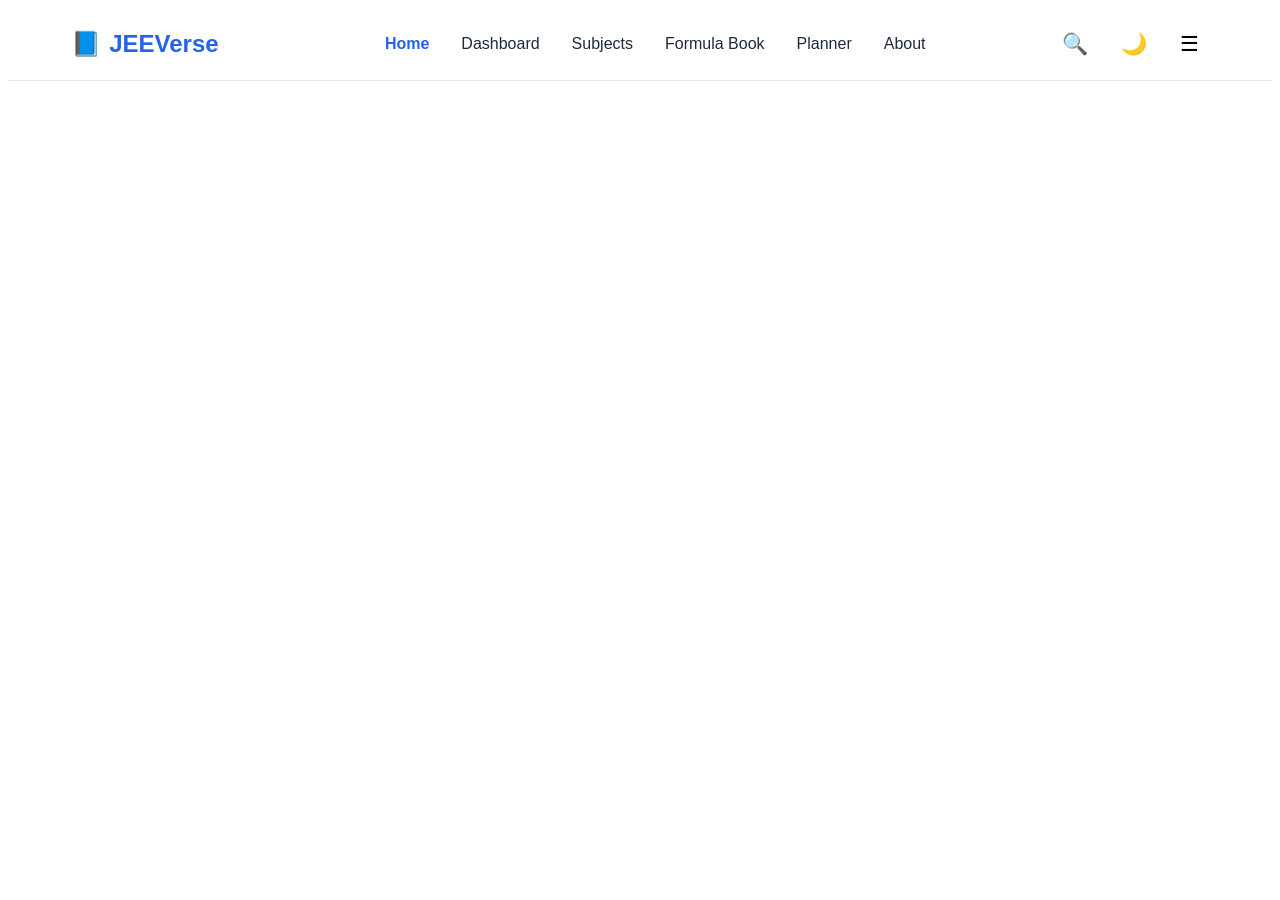
==== frontend/index.html @ a3ba1a37 "Style responsive navigation bar" ====
<!DOCTYPE html>
<html lang="en">
<head>
    <meta charset="UTF-8">
    <meta name="viewport" content="width=device-width, initial-scale=1.0">
    <title>JEEVerse | Learn Smart. Revise Faster.</title>
    <link rel="stylesheet" href="css/typography.css">
    <link rel="stylesheet" href="css/variables.css">
    <link rel="stylesheet" href="css/reset.css">
    <link rel="stylesheet" href="css/layout.css">
    <link rel="stylesheet" href="css/components.css">
    <link rel="stylesheet" href="css/utilities.css">
    <link rel="stylesheet" href="css/responsive.css">
    <link rel="stylesheet" href="css/style.css">
</head>
<body>
    
    <!-- Navbar -->
    <header id="navbar"></header>

    <!-- Hero Section-->
    <main id="app"></main>

    <script src="components/navbar.js"></script>
    <script src="js/app.js"></script>
</body>
</html>
---- frontend/css/typography.css ----
body {
    font-family: 'Inter', sans-serif;
}

h1,h2,h3,h4,h5,h6 {
    font-family: 'Poppins', sans-serif;
}
---- frontend/css/variables.css ----
/* ===========================
   JEEVerse Design Tokens
   =========================== */

:root {

    /* Brand Colors */

    --primary: #2563EB;
    --primary-dark: #1D4ED8;
    --primary-light: #DBEAFE;

    --secondary: #10B981;
    --secondary-dark: #059669;
    --secondary-light: #D1FAE5;

    --accent: #F59E0B;
    --accent-light: #FEF3C7;

    --danger: #EF4444;
    --warning: #F97316;
    --success: #22C55E;

    /* Neutral */

    --background: #F8FAFC;
    --surface: #FFFFFF;

    --text: #1E293B;
    --text-light: #64748B;

    --border: #E2E8F0;

}

--space-1:4px;
--space-2:8px;
--space-3:16px;
--space-4:24px;
--space-5:32px;
--space-6:40px;
--space-7:48px;
--space-8:64px;

/* Border Radius */
--radius-sm:6px;
--radius-md:10px;
--radius-lg:16px;
--radius-xl:24px;

/* Shadows */
--shadow-sm:
0 1px 3px rgba(0,0,0,.08);

--shadow-md:
0 4px 8px rgba(0,0,0,.12);

--shadow-lg:
0 10px 25px rgba(0,0,0,.18);
---- frontend/css/layout.css ----
/* -----------------------
    Container
----------------------- */
.container {
    width: 90%;
    max-width: 1200px;
    margin: 0 auto;
}
---- frontend/css/components.css ----
.navbar {
    position: sticky;
    top: 0;
    /* background:var(--surface); */
    background: rgba(255, 255, 255, .9);   
    backdrop-filter: blur(10px);
    border-bottom: 1px solid var(--border);
    z-index: 1000;
}

.nav-container {
    display: flex;
    justify-content: space-between;
    align-items: center;
    height: 72px;
}

.logo {
    display: flex;
    align-items: center;
    gap: 8px;
    font-size: 1.5rem;
    font-weight: 700;
    color: var(--primary);
    cursor: pointer;
}

.nav-links {
    display: flex;
    gap: 32px;
    list-style: none;
}

.nav-links a{
    text-decoration: none;
    color: var(--text);
    font-weight: 500;
    transition: .23s;
}

.nav-links a:hover {
    color: var(--primary);
}

.nav-actions {
    display: flex;
    gap: 13px;
    align-items: center;
}

.nav-actions button {
    border: none;
    background: none;
    cursor: pointer;
    font-size: 21px;
    padding: 10px;
    border-radius: var(--radius-md);
    transition: .23s;
}

.nav-actions button:hover {
    background: var(--primary-light);
}

.nav-links a.active {
    color: var(--primary);
    font-weight: 600;
}
---- frontend/css/responsive.css ----
@media(max-width: 768px) {
    .nav-links {
        display: none;
    }
}
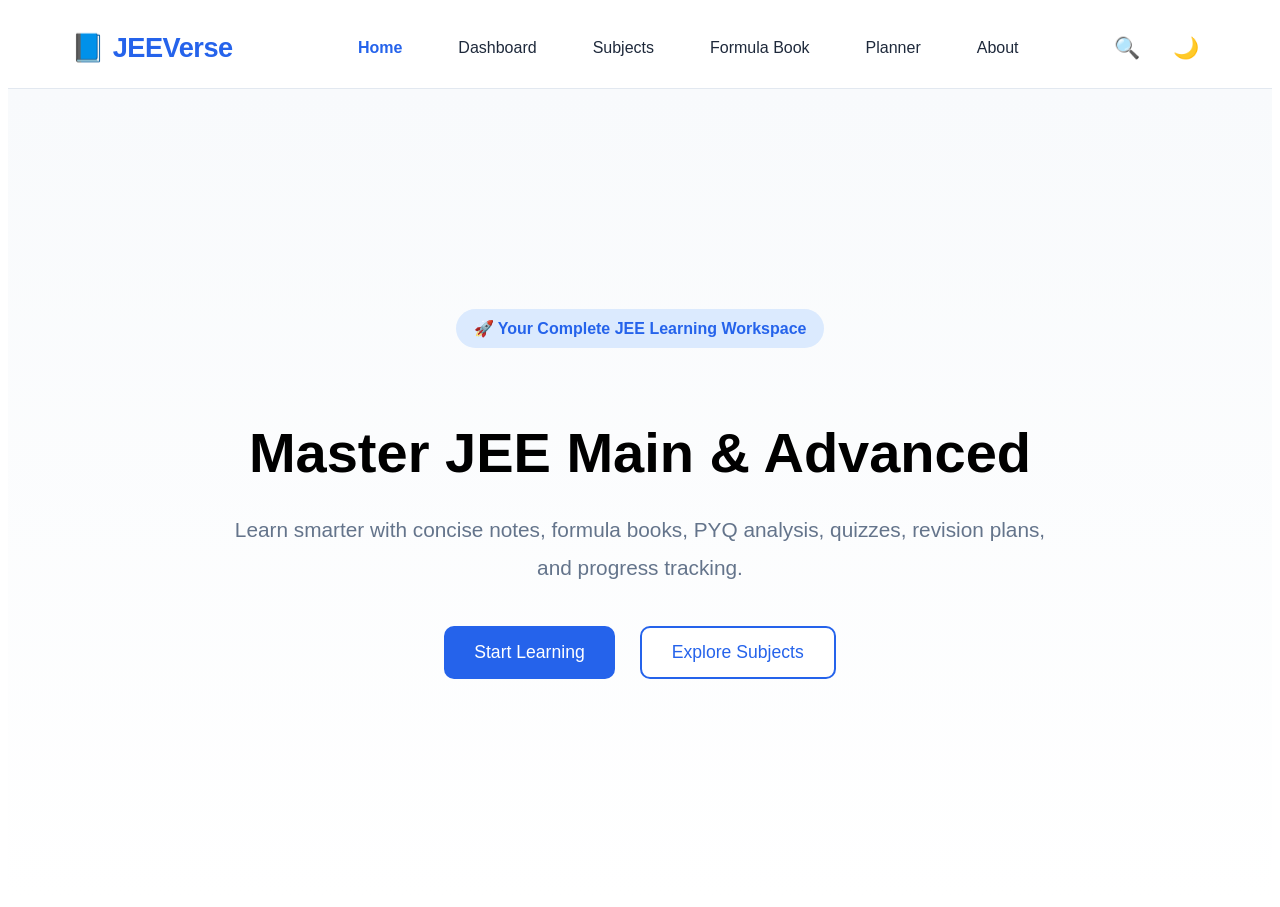
==== commit 242495b3: "Add hero section and button components" ====
--- a/frontend/index.html
+++ b/frontend/index.html
@@ -19,7 +19,32 @@
     <header id="navbar"></header>
 
     <!-- Hero Section-->
-    <main id="app"></main>
+    <main id="app">
+        <section class="hero">
+            <div class="container">
+                <div class="hero-content">
+                    <span class="hero-badge">
+                        🚀 Your Complete JEE Learning Workspace
+                    </span>
+
+                    <h1>
+                        Master JEE Main & Advanced
+                    </h1>
+
+                    <p>
+                        Learn smarter with concise notes, formula books,
+                        PYQ analysis, quizzes, revision plans, 
+                        and progress tracking.
+                    </p>
+
+                    <div class="hero-buttons">
+                        <button class="btn btn-primary">Start Learning</button>
+                        <button class="btn btn-secondary">Explore Subjects</button>
+                    </div>
+                </div>
+            </div>
+        </section>
+    </main>
 
     <script src="components/navbar.js"></script>
     <script src="js/app.js"></script>
--- a/frontend/css/components.css
+++ b/frontend/css/components.css
@@ -1,3 +1,7 @@
+.menu-btn{
+    display:none;
+}
+
 .navbar {
     position: sticky;
     top: 0;
@@ -12,15 +16,16 @@
     display: flex;
     justify-content: space-between;
     align-items: center;
-    height: 72px;
+    height: 80px;
 }
 
 .logo {
     display: flex;
     align-items: center;
     gap: 8px;
-    font-size: 1.5rem;
+    font-size: 1.7rem;
     font-weight: 700;
+    letter-spacing: -0.5px;
     color: var(--primary);
     cursor: pointer;
 }
@@ -34,12 +39,15 @@
 .nav-links a{
     text-decoration: none;
     color: var(--text);
+    padding: 8px 12px;
+    border-radius: 7px;
     font-weight: 500;
-    transition: .23s;
+    transition: .25s;
 }
 
 .nav-links a:hover {
     color: var(--primary);
+    background: var(--primary-light);
 }
 
 .nav-actions {
@@ -65,4 +73,85 @@
 .nav-links a.active {
     color: var(--primary);
     font-weight: 600;
+}
+
+/* -----------------------
+    Hero Section
+----------------------- */
+
+.hero {
+    min-height: 90vh;
+    display: flex;
+    align-items: center;
+    text-align: center;
+    background: linear-gradient(
+        180deg,
+        #F8FAFC 0%,
+        #FFFFFF 100%
+    );
+}
+
+.hero-content {
+    max-width: 850px;
+    margin: auto;
+}
+
+.hero-badge {
+    display: inline-block;
+    padding: 10px 18px;
+    border-radius: 999px;
+    background: var(--primary-light);
+    color: var(--primary);
+    font-weight: 550;
+    margin-bottom: 25px;
+}
+
+.hero h1 {
+    font-size: 3.5rem;
+    font-weight: 700;
+    line-height: 1.2;
+    margin-bottom: 25px;
+}
+
+.hero p {
+    font-size: 1.3rem;
+    line-height: 1.8;
+    color: var(--text-light);
+    margin-bottom: 40px;
+}
+
+.btn {
+    padding: 14px 30px;
+    border: none;
+    cursor: pointer;
+    font-size: 1.1rem;
+    border-radius: 10px;
+    transition: .5s;
+}
+
+.btn-primary {
+    background: var(--primary);
+    color: white;
+}
+
+.btn-primary:hover {
+    background: var(--primary-dark);
+    transform: translateY(-2px);
+}
+
+.btn-secondary {
+    background: white;
+    border: 2px solid var(--primary);
+    color: var(--primary);
+}
+
+.btn-secondary:hover {
+    background: var(--primary-light);
+}
+
+.hero-buttons {
+    display: flex;
+    justify-content: center;
+    gap: 25px;
+    flex-wrap: wrap;
 }
--- a/frontend/css/responsive.css
+++ b/frontend/css/responsive.css
@@ -2,4 +2,20 @@
     .nav-links {
         display: none;
     }
+
+    .menu-btn{
+        display:block;
+    }
+
+    .hero h1 {
+        font-size: 2.3rem;
+    }
+
+    .hero p{
+        font-size: 1.1rem;
+    }
+
+    .hero {
+        padding: 80px 20px;
+    }
 }
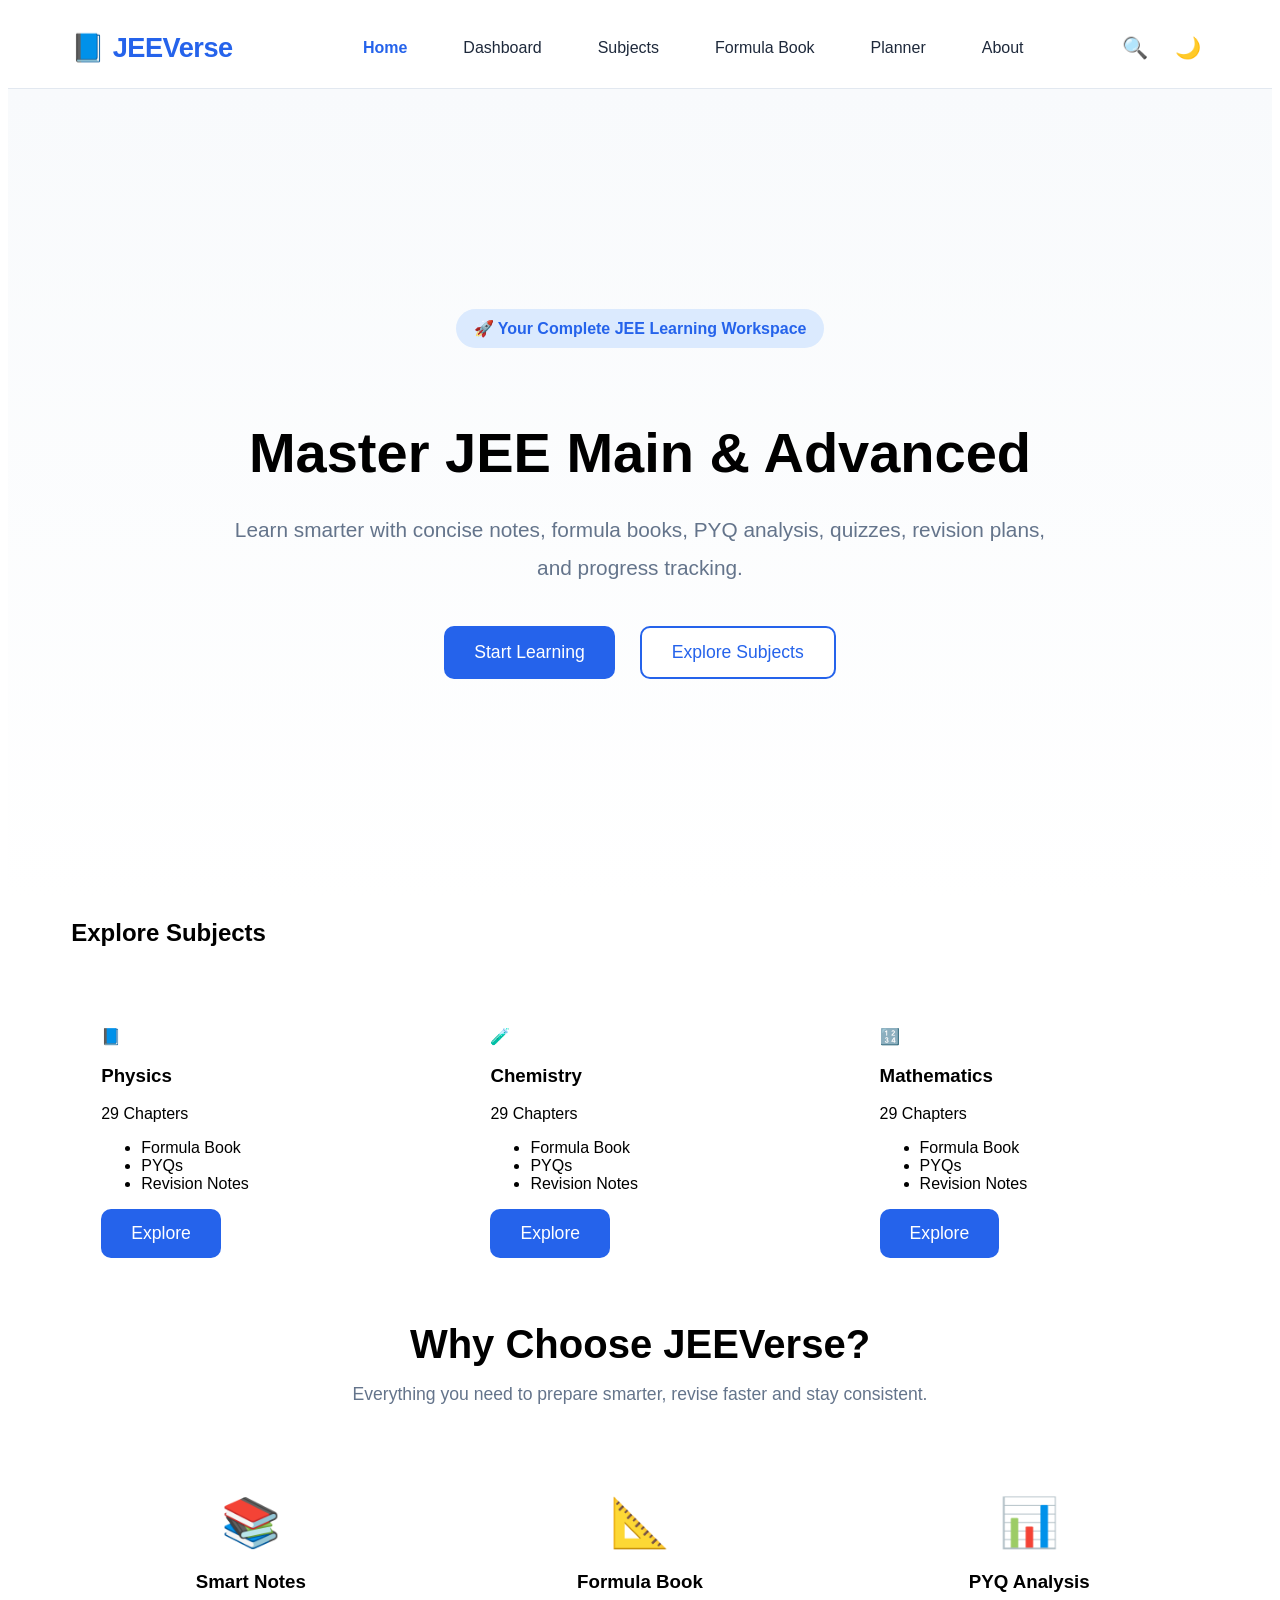
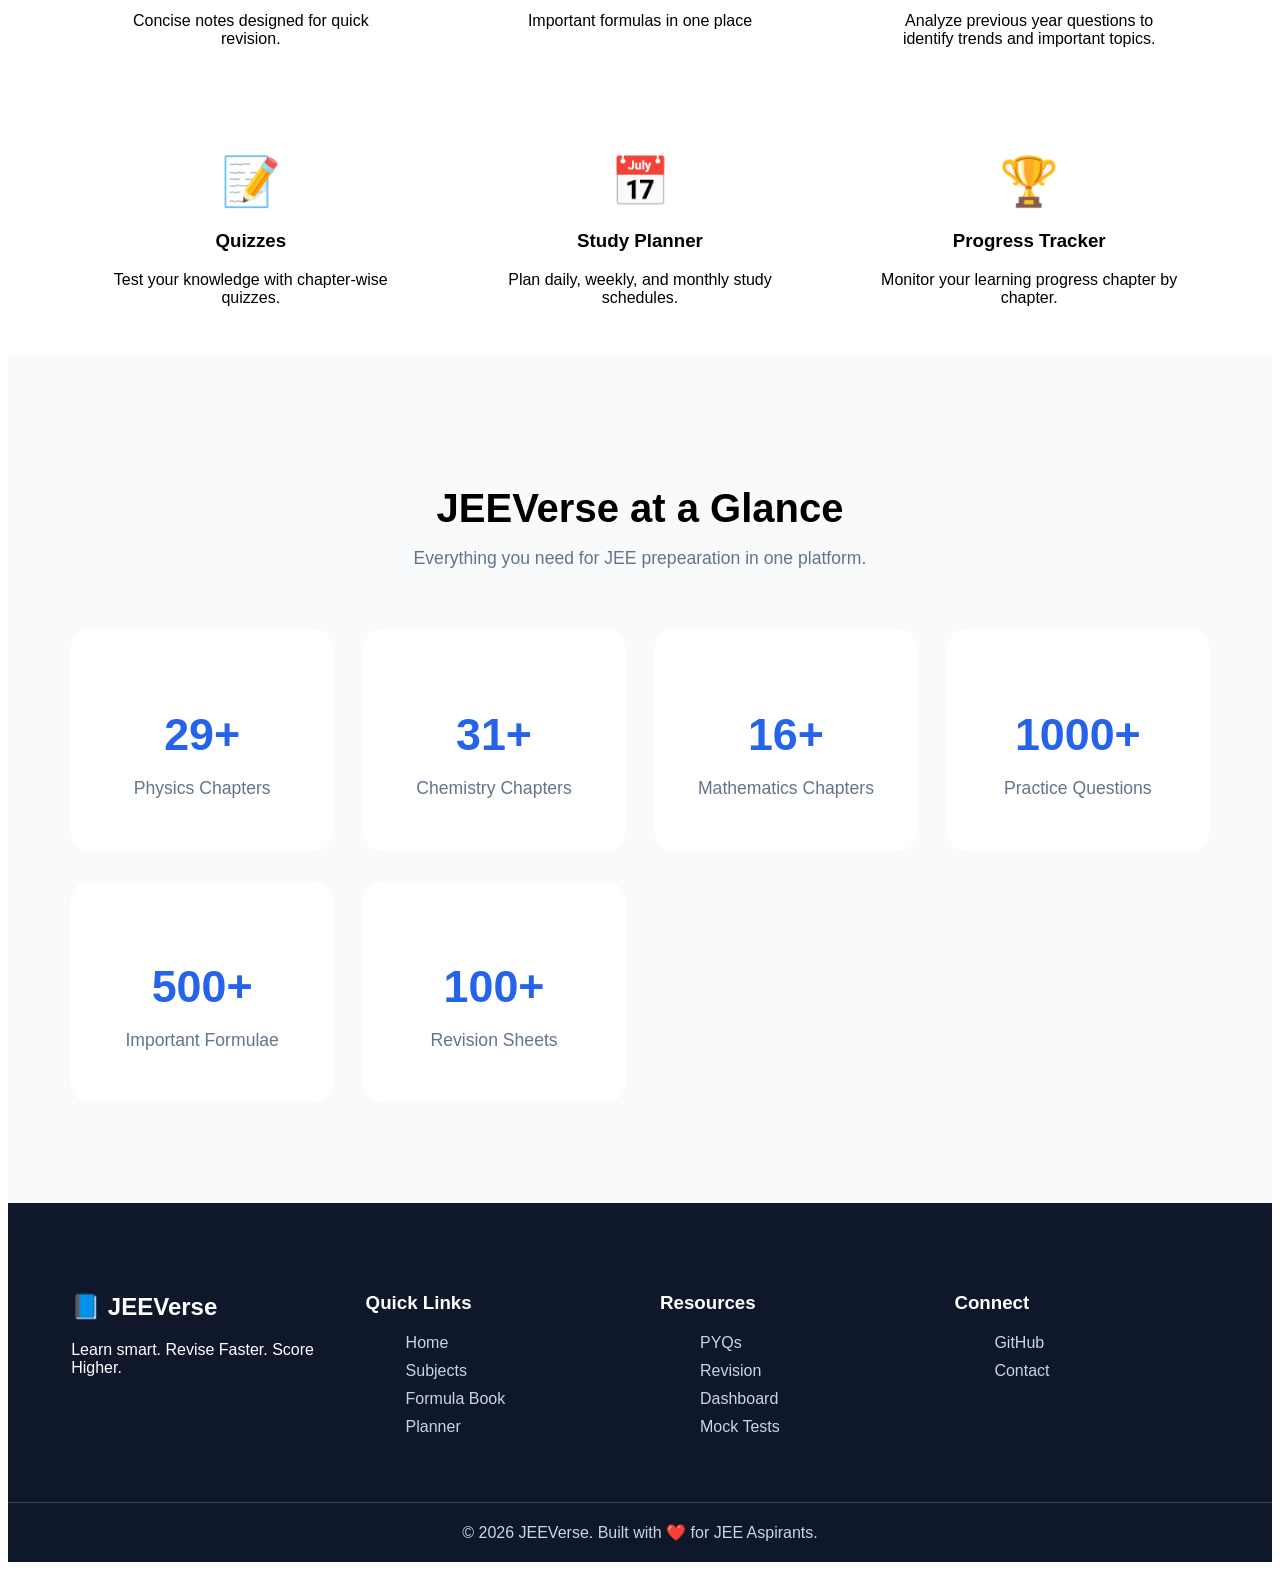
==== commit 2cad394b: "Complete Sprint 1 homepage foundation" ====
--- a/frontend/index.html
+++ b/frontend/index.html
@@ -44,7 +44,175 @@
                 </div>
             </div>
         </section>
+
+        <section class="subjects">
+            <div class="container">
+                <h2>Explore Subjects</h2>
+                <div class="subject-grid">
+                    <!-- Physics card -->
+                     <div class="subject-card">
+                        <div class="subject-icon">📘</div>
+                        <h3>Physics</h3>
+                        <p>29 Chapters</p>
+                        <ul>
+                            <li>Formula Book</li>
+                            <li>PYQs</li>
+                            <li>Revision Notes</li>
+                        </ul>
+                        <button class="btn btn-primary">Explore</button>
+                     </div>
+
+                    <!-- Chemistry card -->
+                    <div class="subject-card">
+                        <div class="subject-icon">🧪</div>
+                        <h3>Chemistry</h3>
+                        <p>29 Chapters</p>
+                        <ul>
+                            <li>Formula Book</li>
+                            <li>PYQs</li>
+                            <li>Revision Notes</li>
+                        </ul>
+                        <button class="btn btn-primary">Explore</button>
+                    </div>
+
+                    <!-- Mathematics card -->
+                    <div class="subject-card">
+                        <div class="subject-icon">🔢</div>
+                        <h3>Mathematics</h3>
+                        <p>29 Chapters</p>
+                        <ul>
+                            <li>Formula Book</li>
+                            <li>PYQs</li>
+                            <li>Revision Notes</li>
+                        </ul>
+                        <button class="btn btn-primary">Explore</button>
+                    </div>
+                </div>
+            </div>
+        </section>
+
+        <section class="features">
+            <div class="container">
+                <div class="section-header">
+                    <h2>Why Choose JEEVerse?</h2>
+
+                    <p>Everything you need to prepare smarter,
+                        revise faster and stay consistent.
+                    </p>
+                </div>
+                <div class="feature-grid">
+                    <!-- Feature Cards-->
+                    <div class="feature-card">
+                        <div class="feature-icon">📚</div>
+                        <h3>Smart Notes</h3>
+                        <p>Concise notes designed for quick revision.</p>
+                    </div>
+
+                    <div class="feature-card">
+                        <div class="feature-icon">📐</div>
+                            <h3>Formula Book</h3>
+                            <p>Important formulas in one place</p>
+                    </div>
+                    <div class="feature-card">
+                        <div class="feature-icon">📊</div>
+                        <h3>PYQ Analysis</h3>
+                        <p>Analyze previous year questions to identify 
+                            trends and important topics.
+                        </p>
+                    </div>
+                    <div class="feature-card">
+                        <div class="feature-icon">📝</div>
+                        <h3>Quizzes</h3>
+                        <p>Test your knowledge with chapter-wise quizzes.</p>
+                    </div>
+                    <div class="feature-card">
+                        <div class="feature-icon">📅</div>
+                        <h3>Study Planner</h3>
+                        <p>Plan daily, weekly, and monthly study schedules.</p>
+                    </div>
+                    <div class="feature-card">
+                        <div class="feature-icon">🏆</div>
+                        <h3>Progress Tracker</h3>
+                        <p>Monitor your learning progress chapter by chapter.</p>
+                    </div>
+                </div>
+            </div>
+        </section>
+
+        <section class="statistics">
+            <div class="container">
+                <div class="section-header">
+                    <h2>JEEVerse at a Glance</h2>
+                    <p>
+                        Everything you need for JEE prepearation in one platform.
+                    </p>
+                </div>
+                <div class="stats-grid">
+                    <div class="stat-card">
+                        <h3>29+</h3>
+                        <p>Physics Chapters</p>
+                    </div>
+                    <div class="stat-card">
+                        <h3>31+</h3>
+                        <p>Chemistry Chapters</p>
+                    </div>
+                    <div class="stat-card">
+                        <h3>16+</h3>
+                        <p>Mathematics Chapters</p>
+                    </div>
+                    <div class="stat-card">
+                        <h3>1000+</h3>
+                        <p>Practice Questions</p>
+                    </div>
+                    <div class="stat-card">
+                        <h3>500+</h3>
+                        <p>Important Formulae</p>
+                    </div>
+                    <div class="stat-card">
+                        <h3>100+</h3>
+                        <p>Revision Sheets</p>
+                    </div>
+                </div>
+            </div>
+        </section>
     </main>
+    
+    <footer>
+        <div class="container footer-grid">
+            <div>
+                <h2>📘 JEEVerse</h2>
+                <p>Learn smart. Revise Faster. Score Higher.</p>
+            </div>
+            <div>
+                <h3>Quick Links</h3>
+                <ul>
+                    <li><a href="#">Home</a></li>
+                    <li><a href="#">Subjects</a></li>
+                    <li><a href="#">Formula Book</a></li>
+                    <li><a href="#">Planner</a></li>
+                </ul>
+            </div>
+            <div>
+                <h3>Resources</h3>
+                <ul>
+                    <li><a href="#">PYQs</a></li>
+                    <li><a href="#">Revision</a></li>
+                    <li><a href="#">Dashboard</a></li>
+                    <li><a href="#">Mock Tests</a></li>
+                </ul>
+            </div>
+            <div>
+                <h3>Connect</h3>
+                <ul>
+                    <li><a href="https://github.com/srikanth2104/JEEVerse">GitHub</a></li>
+                    <li><a href="#">Contact</a></li>
+                </ul>
+            </div>
+        </div>
+        <div class="copyright">
+            © 2026 JEEVerse. Built with ❤️ for JEE Aspirants.
+        </div>
+    </footer>
 
     <script src="components/navbar.js"></script>
     <script src="js/app.js"></script>
--- a/frontend/css/components.css
+++ b/frontend/css/components.css
@@ -52,7 +52,7 @@
 
 .nav-actions {
     display: flex;
-    gap: 13px;
+    gap: 11px;
     align-items: center;
 }
 
@@ -61,7 +61,7 @@
     background: none;
     cursor: pointer;
     font-size: 21px;
-    padding: 10px;
+    padding: 8px;
     border-radius: var(--radius-md);
     transition: .23s;
 }
@@ -154,4 +154,152 @@
     justify-content: center;
     gap: 25px;
     flex-wrap: wrap;
+}
+
+.subject-grid {
+    display: grid;
+    grid-template-columns:repeat(auto-fit,minmax(300px,1fr));
+    gap: 30px;
+    margin-top: 50px;
+}
+
+.subject-card {
+    background: white;
+    padding: 30px;
+    border-radius: 20px;
+    box-shadow: var(--shadow-sm);
+    transition: .3s;
+}
+
+.subject-card:hover {
+    transform: translateY(-10px);
+    box-shadow: var(--shadow-lg);
+}
+
+.feature-grid {
+    display:grid;
+    grid-template-columns:repeat(auto-fit,minmax(280px,1fr));
+    gap: 30px;
+    margin-top: 50px;
+}
+
+.feature-card {
+    padding: 30px;
+    background: var(--surface);
+    border-radius: 20px;
+    text-align: center;
+    box-shadow: var(--shadow-sm);
+    transition: .3s;
+}
+
+.feature-card:hover {
+    transform: translateY(-9px);
+    box-shadow: var(--shadow-lg);
+}
+
+.feature-icon {
+    font-size: 3rem;
+    margin-bottom: 20px;
+}
+
+/* --------------------------
+    Statistics Section
+-------------------------- */
+
+.statistics {
+    padding: 100px 0;
+    background: var(--background);
+}
+
+.section-header {
+    text-align: center;
+    margin-bottom: 60px;
+}
+
+.section-header h2 {
+    font-size: 2.5rem;
+    margin-bottom: 15px;
+}
+
+.section-header p {
+    color: var(--text-light);
+    font-size: 1.1rem;
+}
+
+.stats-grid {
+    display: grid;
+    grid-template-columns:repeat(auto-fit,minmax(220px,1fr));
+    gap: 30px;
+}
+
+.stat-card {
+    background: var(--surface);
+    padding: 35px;
+    border-radius: 20px;
+    text-align: center;
+    box-shadow: var(--shadow-sm);
+    transition: .3s;
+}
+
+.stat-card:hover {
+    transform: translateY(-8px);
+    box-shadow: var(--shadow-lg);
+}
+
+.stat-card h3 {
+    font-size: 2.8rem;
+    color: var(--primary);
+    margin-bottom: 15px;
+}
+
+.stat-card p {
+    color: var(--text-light);
+    font-size: 1.1rem;
+}
+
+/* --------------------------
+    Footer Section
+-------------------------- */
+
+footer {
+    background: #0F172A;
+    color: white;
+    padding: 70px 0 20px;
+}
+
+.footer-grid {
+    display: grid;
+    grid-template-columns:repeat(auto-fit,minmax(220px,1fr));
+    gap: 40px;
+}
+
+.footer-grid h2,
+.footer-grid h3 {
+    margin-bottom: 20px;
+}
+
+.footer-grid ul {
+    list-style: none;
+}
+
+.footer-grid li {
+    margin-bottom: 10px;
+}
+
+.footer-grid a {
+    color: #CBD5E1;
+    text-decoration: none;
+    transition: .5s;
+}
+
+.footer-grid a:hover {
+    color: white;
+}
+
+.copyright {
+    text-align: center;
+    margin-top: 50px;
+    border-top: 1px solid rgba(255, 255, 255, .2);
+    padding-top: 20px;
+    color: #CBD5E1;
 }
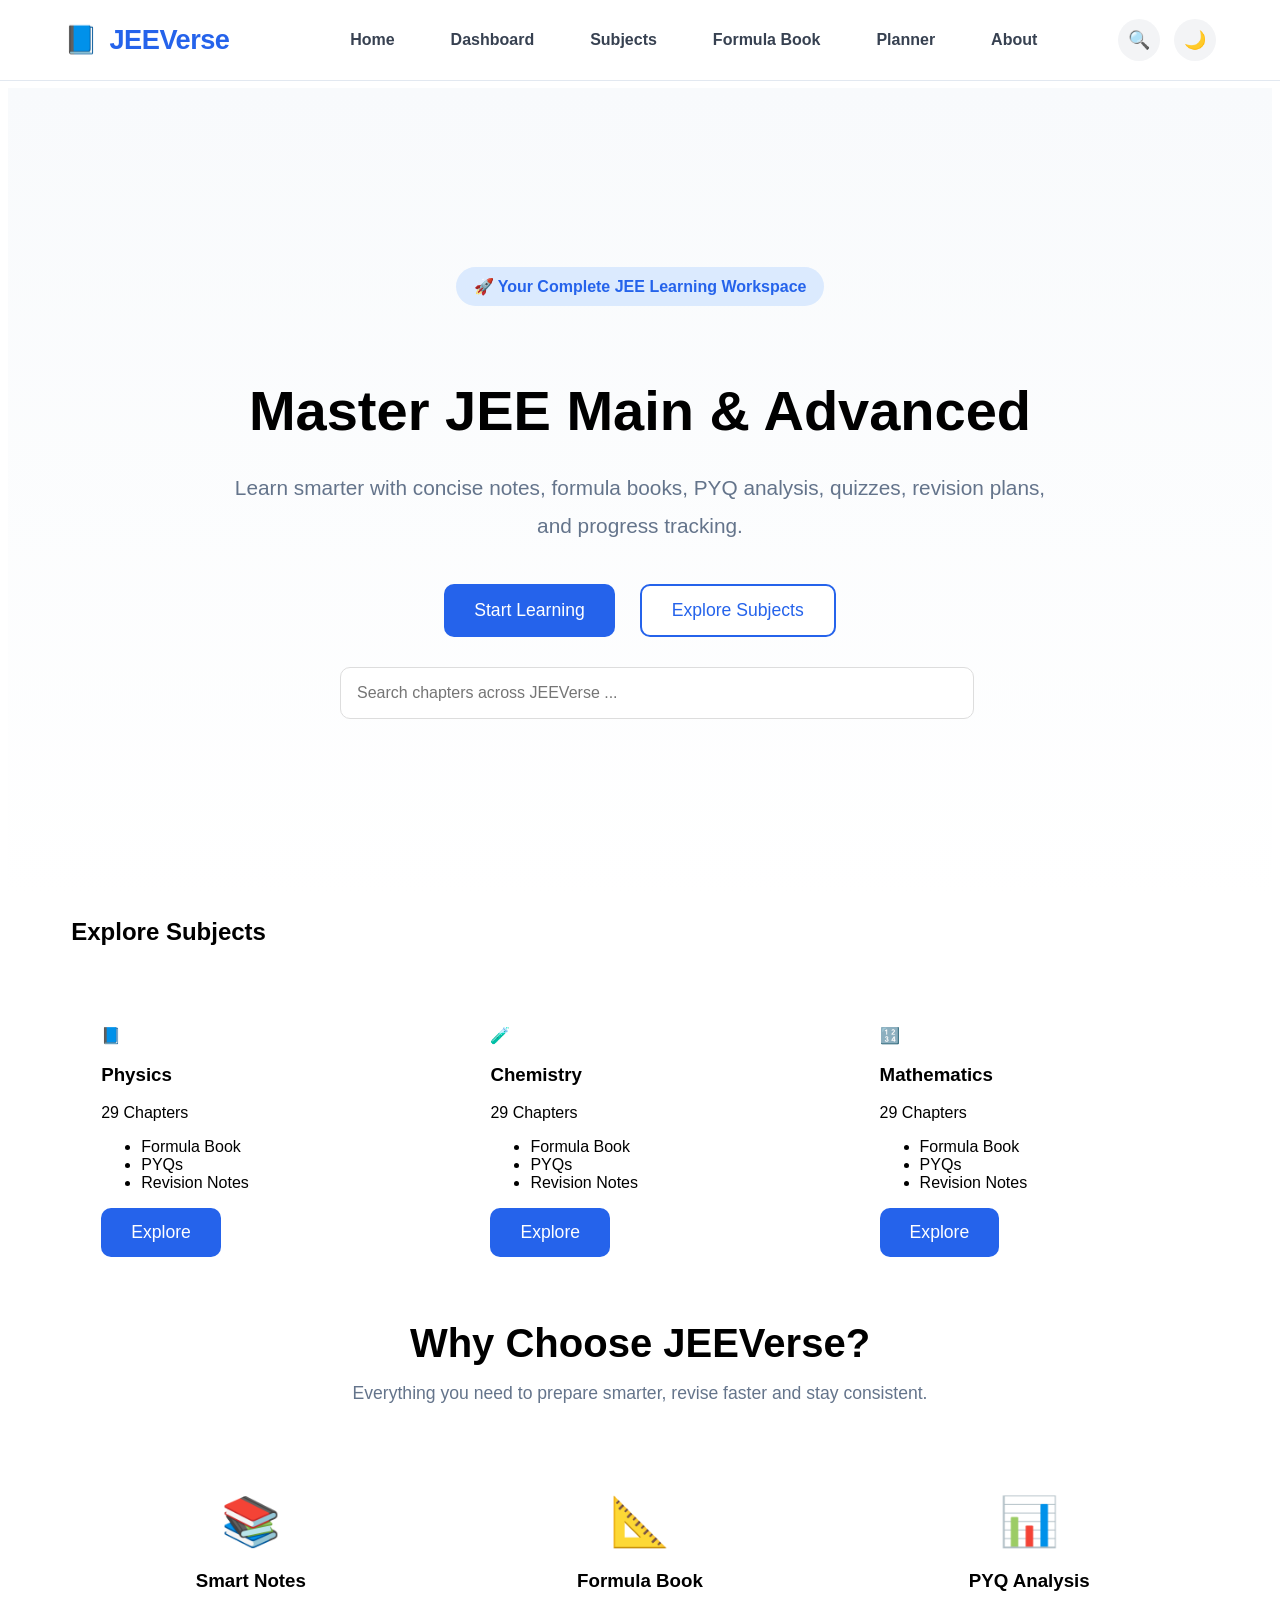
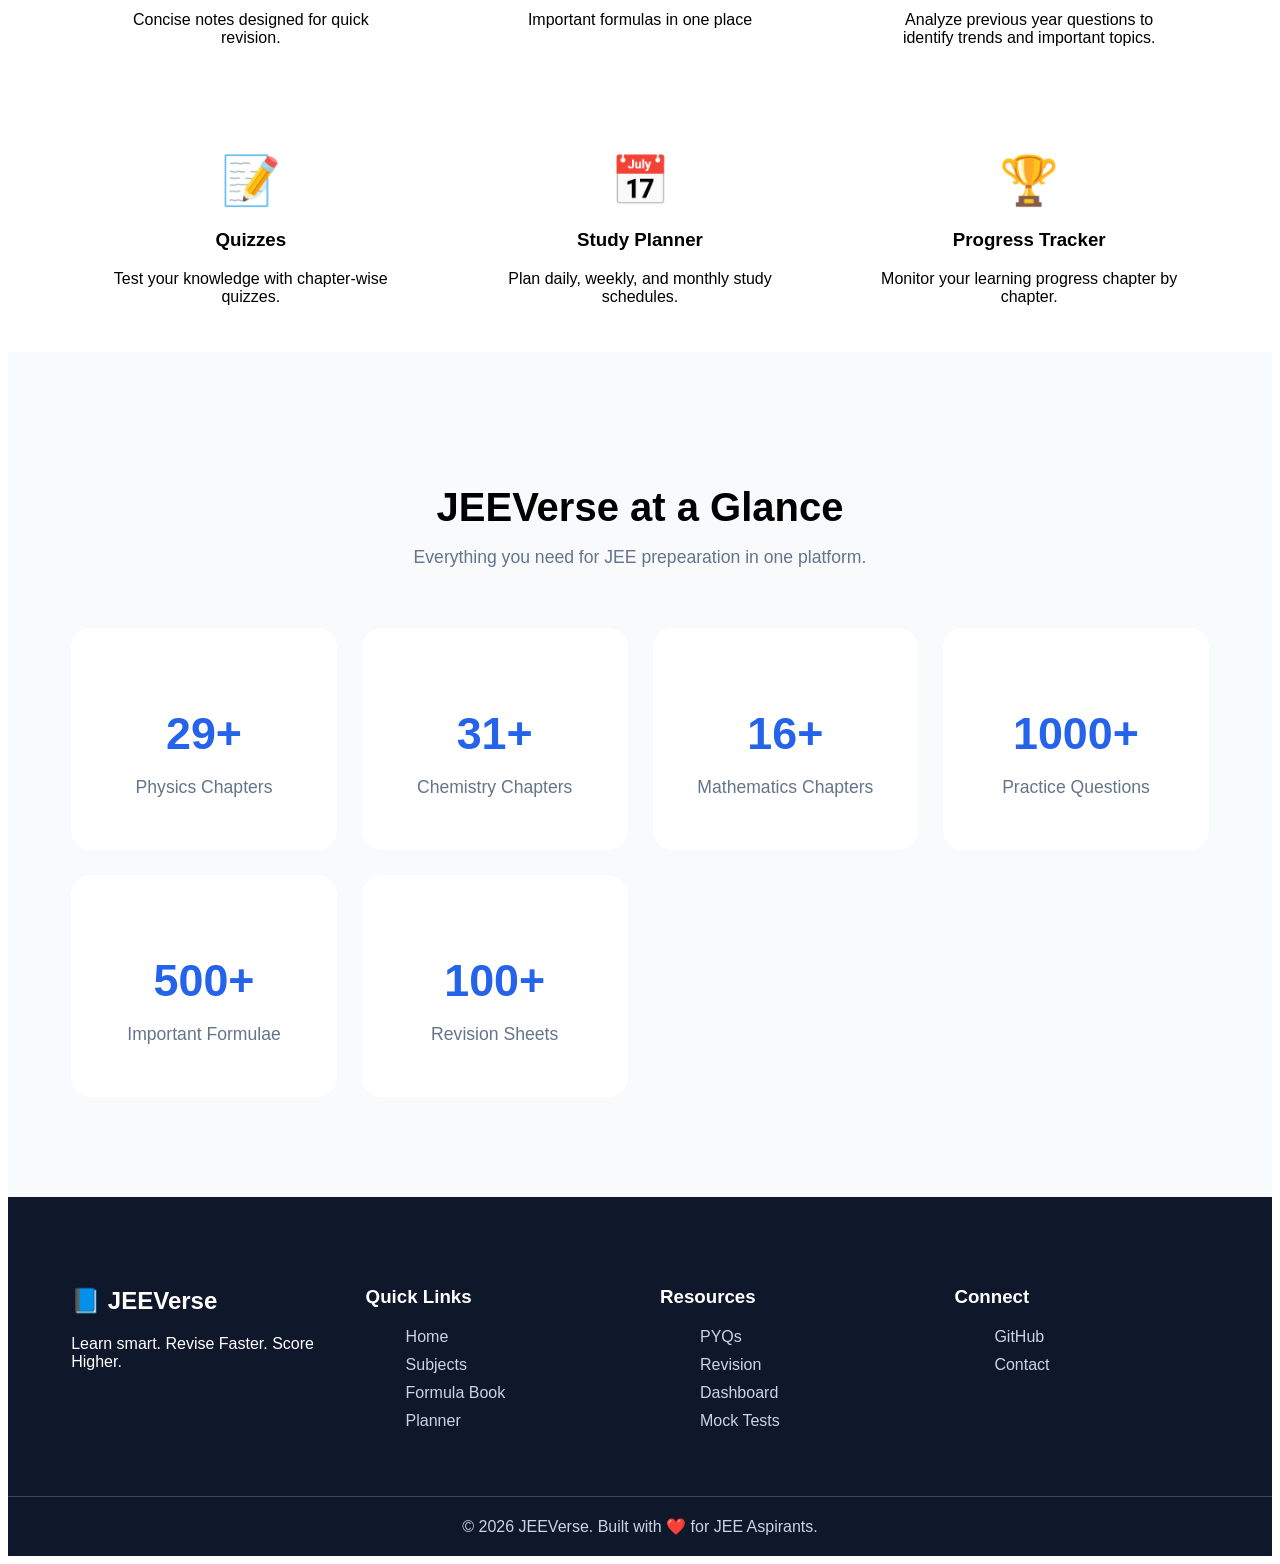
==== commit ed08d3e5: "Add quiz, dashboard analytics, revision planner, and navbar fixes" ====
--- a/frontend/index.html
+++ b/frontend/index.html
@@ -38,14 +38,19 @@
                     </p>
 
                     <div class="hero-buttons">
-                        <button class="btn btn-primary">Start Learning</button>
-                        <button class="btn btn-secondary">Explore Subjects</button>
-                    </div>
-                </div>
-            </div>
-        </section>
-
-        <section class="subjects">
+                        <button id="startLearningBtn" class="btn btn-primary">Start Learning</button>
+                        <button id="exploreSubjectsBtn" class="btn btn-secondary">Explore Subjects</button>
+                    </div>
+
+                    <div class="hero-search">
+                        <input id="homeSearch" type="text" placeholder="Search chapters across JEEVerse ...">
+                        <div id="homeSearchResults"></div>
+                    </div>
+                </div>
+            </div>
+        </section>
+
+        <section id="subjects" class="subjects">
             <div class="container">
                 <h2>Explore Subjects</h2>
                 <div class="subject-grid">
@@ -59,7 +64,7 @@
                             <li>PYQs</li>
                             <li>Revision Notes</li>
                         </ul>
-                        <button class="btn btn-primary">Explore</button>
+                        <button id="physicsBtn" class="btn btn-primary">Explore</button>
                      </div>
 
                     <!-- Chemistry card -->
@@ -72,7 +77,7 @@
                             <li>PYQs</li>
                             <li>Revision Notes</li>
                         </ul>
-                        <button class="btn btn-primary">Explore</button>
+                        <button id="chemistryBtn" class="btn btn-primary">Explore</button>
                     </div>
 
                     <!-- Mathematics card -->
@@ -85,7 +90,7 @@
                             <li>PYQs</li>
                             <li>Revision Notes</li>
                         </ul>
-                        <button class="btn btn-primary">Explore</button>
+                        <button id="mathBtn" class="btn btn-primary">Explore</button>
                     </div>
                 </div>
             </div>
@@ -216,5 +221,7 @@
 
     <script src="components/navbar.js"></script>
     <script src="js/app.js"></script>
+    <script src="js/modules/searchEngine.js"></script>
+    <script src="js/modules/home.js"></script>
 </body>
 </html>
--- a/frontend/css/components.css
+++ b/frontend/css/components.css
@@ -1,78 +1,83 @@
-.menu-btn{
-    display:none;
+.menu-btn {
+  display: none;
+}
+
+body {
+  padding-top: 80px;
 }
 
 .navbar {
-    position: sticky;
-    top: 0;
-    /* background:var(--surface); */
-    background: rgba(255, 255, 255, .9);   
-    backdrop-filter: blur(10px);
-    border-bottom: 1px solid var(--border);
-    z-index: 1000;
+  position: fixed;
+  top: 0;
+  left: 0;
+  width: 100%;
+  z-index: 9999;
+  background: rgba(255, 255, 255, 0.95);
+  backdrop-filter: blur(16px);
+  border-bottom: 1px solid var(--border);
 }
 
 .nav-container {
-    display: flex;
-    justify-content: space-between;
-    align-items: center;
-    height: 80px;
+  display: flex;
+  justify-content: space-between;
+  align-items: center;
+  height: 80px;
 }
 
 .logo {
-    display: flex;
-    align-items: center;
-    gap: 8px;
-    font-size: 1.7rem;
-    font-weight: 700;
-    letter-spacing: -0.5px;
-    color: var(--primary);
-    cursor: pointer;
+  display: flex;
+  align-items: center;
+  gap: 8px;
+  font-size: 1.7rem;
+  font-weight: 700;
+  letter-spacing: -0.5px;
+  color: var(--primary);
+  cursor: pointer;
 }
 
 .nav-links {
-    display: flex;
-    gap: 32px;
-    list-style: none;
-}
-
-.nav-links a{
-    text-decoration: none;
-    color: var(--text);
-    padding: 8px 12px;
-    border-radius: 7px;
-    font-weight: 500;
-    transition: .25s;
+  display: flex;
+  gap: 32px;
+  list-style: none;
+}
+
+.nav-links a {
+  text-decoration: none;
+  color: var(--text);
+  padding: 8px 12px;
+  border-radius: 7px;
+  font-weight: 500;
+  transition: 0.25s;
 }
 
 .nav-links a:hover {
-    color: var(--primary);
-    background: var(--primary-light);
+  color: var(--primary);
+  background: var(--primary-light);
 }
 
 .nav-actions {
-    display: flex;
-    gap: 11px;
-    align-items: center;
+  display: flex;
+  gap: 11px;
+  align-items: center;
 }
 
 .nav-actions button {
-    border: none;
-    background: none;
-    cursor: pointer;
-    font-size: 21px;
-    padding: 8px;
-    border-radius: var(--radius-md);
-    transition: .23s;
+  border: none;
+  background: none;
+  cursor: pointer;
+  font-size: 21px;
+  padding: 8px;
+  border-radius: var(--radius-md);
+  transition: 0.23s;
 }
 
 .nav-actions button:hover {
-    background: var(--primary-light);
+  background: var(--primary-light);
 }
 
 .nav-links a.active {
-    color: var(--primary);
-    font-weight: 600;
+  color: var(--primary);
+  font-weight: 600;
 }
 
 /* -----------------------
@@ -80,126 +85,122 @@
 ----------------------- */
 
 .hero {
-    min-height: 90vh;
-    display: flex;
-    align-items: center;
-    text-align: center;
-    background: linear-gradient(
-        180deg,
-        #F8FAFC 0%,
-        #FFFFFF 100%
-    );
+  min-height: 90vh;
+  display: flex;
+  align-items: center;
+  text-align: center;
+  background: linear-gradient(180deg, #f8fafc 0%, #ffffff 100%);
 }
 
 .hero-content {
-    max-width: 850px;
-    margin: auto;
+  max-width: 850px;
+  margin: auto;
 }
 
 .hero-badge {
-    display: inline-block;
-    padding: 10px 18px;
-    border-radius: 999px;
-    background: var(--primary-light);
-    color: var(--primary);
-    font-weight: 550;
-    margin-bottom: 25px;
+  display: inline-block;
+  padding: 10px 18px;
+  border-radius: 999px;
+  background: var(--primary-light);
+  color: var(--primary);
+  font-weight: 550;
+  margin-bottom: 25px;
 }
 
 .hero h1 {
-    font-size: 3.5rem;
-    font-weight: 700;
-    line-height: 1.2;
-    margin-bottom: 25px;
+  font-size: 3.5rem;
+  font-weight: 700;
+  line-height: 1.2;
+  margin-bottom: 25px;
 }
 
 .hero p {
-    font-size: 1.3rem;
-    line-height: 1.8;
-    color: var(--text-light);
-    margin-bottom: 40px;
+  font-size: 1.3rem;
+  line-height: 1.8;
+  color: var(--text-light);
+  margin-bottom: 40px;
 }
 
 .btn {
-    padding: 14px 30px;
-    border: none;
-    cursor: pointer;
-    font-size: 1.1rem;
-    border-radius: 10px;
-    transition: .5s;
+  padding: 14px 30px;
+  border: none;
+  cursor: pointer;
+  font-size: 1.1rem;
+  border-radius: 10px;
+  transition: 0.5s;
 }
 
 .btn-primary {
-    background: var(--primary);
-    color: white;
+  background: var(--primary);
+  color: white;
 }
 
 .btn-primary:hover {
-    background: var(--primary-dark);
-    transform: translateY(-2px);
+  background: var(--primary-dark);
+  transform: translateY(-2px);
 }
 
 .btn-secondary {
-    background: white;
-    border: 2px solid var(--primary);
-    color: var(--primary);
+  background: white;
+  border: 2px solid var(--primary);
+  color: var(--primary);
 }
 
 .btn-secondary:hover {
-    background: var(--primary-light);
+  background: var(--primary-light);
 }
 
 .hero-buttons {
-    display: flex;
-    justify-content: center;
-    gap: 25px;
-    flex-wrap: wrap;
+  display: flex;
+  justify-content: center;
+  gap: 25px;
+  flex-wrap: wrap;
 }
 
 .subject-grid {
-    display: grid;
-    grid-template-columns:repeat(auto-fit,minmax(300px,1fr));
-    gap: 30px;
-    margin-top: 50px;
+  display: grid;
+  grid-template-columns: repeat(auto-fit, minmax(300px, 1fr));
+  gap: 30px;
+  margin-top: 50px;
 }
 
 .subject-card {
-    background: white;
-    padding: 30px;
-    border-radius: 20px;
-    box-shadow: var(--shadow-sm);
-    transition: .3s;
+  background: white;
+  padding: 30px;
+  border-radius: 20px;
+  box-shadow: var(--shadow-sm);
+  transition: 0.3s;
 }
 
 .subject-card:hover {
-    transform: translateY(-10px);
-    box-shadow: var(--shadow-lg);
+  transform: translateY(-10px);
+  box-shadow: var(--shadow-lg);
 }
 
 .feature-grid {
-    display:grid;
-    grid-template-columns:repeat(auto-fit,minmax(280px,1fr));
-    gap: 30px;
-    margin-top: 50px;
+  display: grid;
+  grid-template-columns: repeat(auto-fit, minmax(280px, 1fr));
+  gap: 30px;
+  margin-top: 50px;
 }
 
 .feature-card {
-    padding: 30px;
-    background: var(--surface);
-    border-radius: 20px;
-    text-align: center;
-    box-shadow: var(--shadow-sm);
-    transition: .3s;
+  padding: 30px;
+  background: var(--surface);
+  border-radius: 20px;
+  text-align: center;
+  box-shadow: var(--shadow-sm);
+  transition: 0.3s;
 }
 
 .feature-card:hover {
-    transform: translateY(-9px);
-    box-shadow: var(--shadow-lg);
+  transform: translateY(-9px);
+  box-shadow: var(--shadow-lg);
 }
 
 .feature-icon {
-    font-size: 3rem;
-    margin-bottom: 20px;
+  font-size: 3rem;
+  margin-bottom: 20px;
 }
 
 /* --------------------------
@@ -207,54 +208,54 @@
 -------------------------- */
 
 .statistics {
-    padding: 100px 0;
-    background: var(--background);
+  padding: 100px 0;
+  background: var(--background);
 }
 
 .section-header {
-    text-align: center;
-    margin-bottom: 60px;
+  text-align: center;
+  margin-bottom: 60px;
 }
 
 .section-header h2 {
-    font-size: 2.5rem;
-    margin-bottom: 15px;
+  font-size: 2.5rem;
+  margin-bottom: 15px;
 }
 
 .section-header p {
-    color: var(--text-light);
-    font-size: 1.1rem;
+  color: var(--text-light);
+  font-size: 1.1rem;
 }
 
 .stats-grid {
-    display: grid;
-    grid-template-columns:repeat(auto-fit,minmax(220px,1fr));
-    gap: 30px;
+  display: grid;
+  grid-template-columns: repeat(auto-fit, minmax(220px, 1fr));
+  gap: 30px;
 }
 
 .stat-card {
-    background: var(--surface);
-    padding: 35px;
-    border-radius: 20px;
-    text-align: center;
-    box-shadow: var(--shadow-sm);
-    transition: .3s;
+  background: var(--surface);
+  padding: 35px;
+  border-radius: 20px;
+  text-align: center;
+  box-shadow: var(--shadow-sm);
+  transition: 0.3s;
 }
 
 .stat-card:hover {
-    transform: translateY(-8px);
-    box-shadow: var(--shadow-lg);
+  transform: translateY(-8px);
+  box-shadow: var(--shadow-lg);
 }
 
 .stat-card h3 {
-    font-size: 2.8rem;
-    color: var(--primary);
-    margin-bottom: 15px;
+  font-size: 2.8rem;
+  color: var(--primary);
+  margin-bottom: 15px;
 }
 
 .stat-card p {
-    color: var(--text-light);
-    font-size: 1.1rem;
+  color: var(--text-light);
+  font-size: 1.1rem;
 }
 
 /* --------------------------
@@ -262,44 +263,443 @@
 -------------------------- */
 
 footer {
-    background: #0F172A;
-    color: white;
-    padding: 70px 0 20px;
+  background: #0f172a;
+  color: white;
+  padding: 70px 0 20px;
 }
 
 .footer-grid {
-    display: grid;
-    grid-template-columns:repeat(auto-fit,minmax(220px,1fr));
-    gap: 40px;
+  display: grid;
+  grid-template-columns: repeat(auto-fit, minmax(220px, 1fr));
+  gap: 40px;
 }
 
 .footer-grid h2,
 .footer-grid h3 {
-    margin-bottom: 20px;
+  margin-bottom: 20px;
 }
 
 .footer-grid ul {
-    list-style: none;
+  list-style: none;
 }
 
 .footer-grid li {
-    margin-bottom: 10px;
+  margin-bottom: 10px;
 }
 
 .footer-grid a {
-    color: #CBD5E1;
-    text-decoration: none;
-    transition: .5s;
+  color: #cbd5e1;
+  text-decoration: none;
+  transition: 0.5s;
 }
 
 .footer-grid a:hover {
-    color: white;
+  color: white;
 }
 
 .copyright {
-    text-align: center;
-    margin-top: 50px;
-    border-top: 1px solid rgba(255, 255, 255, .2);
-    padding-top: 20px;
-    color: #CBD5E1;
-}+  text-align: center;
+  margin-top: 50px;
+  border-top: 1px solid rgba(255, 255, 255, 0.2);
+  padding-top: 20px;
+  color: #cbd5e1;
+}
+/* ==========================================
+   Chapter Section
+========================================== */
+
+.chapter-list {
+  padding: 50px 0 100px;
+}
+
+.chapter-grid {
+  display: grid;
+
+  grid-template-columns: repeat(auto-fit, minmax(320px, 1fr));
+
+  gap: 30px;
+}
+
+.chapter-card {
+  background: white;
+  padding: 28px;
+  border-radius: 18px;
+  box-shadow: var(--shadow-sm);
+  transition: 0.3s;
+  display: flex;
+  flex-direction: column;
+  gap: 18px;
+}
+
+.chapter-card:hover {
+  transform: translateY(-8px);
+
+  box-shadow: var(--shadow-lg);
+}
+
+.chapter-card h3 {
+  color: var(--primary);
+  margin: 0;
+  font-size: 1.4rem;
+}
+
+.chapter-meta {
+  display: flex;
+  flex-direction: column;
+  gap: 14px;
+  color: var(--text-light);
+  font-size: 0.98rem;
+  margin-bottom: 25px;
+}
+
+.chapter-meta p {
+  color: var(--text-light);
+}
+
+.chapter-card .btn {
+  margin-top: auto;
+  width: 100%;
+  text-align: center;
+}
+
+.main-content {
+  display: flex;
+  flex-direction: column;
+  gap: 30px;
+}
+
+.chapter-header {
+  padding: 80px 0 40px;
+  background: linear-gradient(180deg, #f8fafc 0%, #ffffff 100%);
+}
+
+.chapter-header h1 {
+  font-size: 3rem;
+  margin-bottom: 15px;
+}
+
+.chapter p {
+  font-size: 1.15rem;
+  color: var(--text-light);
+}
+
+.chapter-meta {
+  display: flex;
+  gap: 25px;
+  flex-wrap: wrap;
+  margin-top: 25px;
+  color: var(--text-light);
+  font-size: 1rem;
+}
+/* ==========================================
+   Page Header
+========================================== */
+
+.page-header {
+  padding: 70px 0;
+
+  text-align: center;
+
+  background: linear-gradient(180deg, #f8fafc, #ffffff);
+}
+
+.page-header h1 {
+  font-size: 3rem;
+
+  margin-bottom: 20px;
+}
+
+.page-header p {
+  max-width: 700px;
+
+  margin: auto;
+
+  font-size: 1.15rem;
+
+  color: var(--text-light);
+
+  line-height: 1.8;
+}
+
+.content-card {
+  background: white;
+  border-radius: 20px;
+  padding: 35px;
+  margin-bottom: 35px;
+  box-shadow: var(--shadow-sm);
+}
+
+.content-card h2 {
+  margin-bottom: 20px;
+}
+
+.content-card ul {
+  padding-left: 20px;
+}
+
+.content-card li {
+  margin-bottom: 12px;
+}
+
+.formula-box {
+  background: #eef4ff;
+  border-left: 5px solid var(--primary);
+  padding: 18px;
+  margin-bottom: 15px;
+  border-radius: 12px;
+  font-family: monospace;
+  font-size: 1.1rem;
+}
+
+.overview-section {
+  padding: 60px 0;
+}
+
+.overview-card {
+  background: white;
+  padding: 30px;
+  border-radius: 20px;
+  box-shadow: var(--shadow-sm);
+  line-height: 1.8;
+}
+
+.note-card {
+  background: var(--surface);
+  padding: 20px;
+  border-radius: 15px;
+  margin-top: 20px;
+  border-left: 6px solid var(--primary);
+}
+
+.note-card h3 {
+  margin-bottom: 10px;
+  color: var(--primary);
+}
+
+.note-card p {
+  line-height: 1.8;
+}
+
+.pyq-grid {
+  display: grid;
+  grid-template-columns: repeat(auto-fit, minmax(220px, 1fr));
+  gap: 20px;
+  margin: 25px 0;
+}
+
+.pyq-stat {
+  background: var(--surface);
+  padding: 25px;
+  border-radius: 15px;
+  text-align: center;
+  box-shadow: var(--shadow-sm);
+}
+
+.pyq-stat h3 {
+  font-size: 2rem;
+  color: var(--primary);
+  margin-bottom: 10px;
+}
+
+/* ---------------------------
+    Chapter sidebar
+    -------------------------- */
+
+.chapter-layout {
+  display: grid;
+  grid-template-columns: 3fr 1fr;
+  gap: 40px;
+}
+
+.sidebar {
+  position: sticky;
+  top: 100px;
+  height: max-content;
+  display: flex;
+  flex-direction: column;
+  gap: 25px;
+}
+
+.sidebar-card {
+  background: white;
+  padding: 25px;
+  border-radius: 17px;
+  box-shadow: var(--shadow-sm);
+  margin-bottom: 25px;
+}
+
+.sidebar-links {
+  list-style: none;
+}
+
+.sidebar-links li {
+  margin: 12px 0;
+}
+
+.sidebar-links a {
+  text-decoration: none;
+  color: var(--primary);
+}
+
+.progress-bar {
+  width: 100%;
+  height: 10px;
+  background: #e5e7eb;
+  border-radius: 999px;
+  overflow: hidden;
+  margin: 15px 0;
+}
+
+.progress-fill {
+  width: 0%;
+  height: 100%;
+  background: var(--primary);
+  transition: 0.5s;
+}
+
+/* ==========================
+   Chapter Sidebar
+========================== */
+
+.sidebar-card h3 {
+  margin-bottom: 20px;
+}
+
+.sidebar-links {
+  list-style: none;
+  padding: 0;
+}
+
+.sidebar-links li {
+  margin-bottom: 12px;
+}
+
+.sidebar-links a {
+  text-decoration: none;
+  color: var(--text);
+  transition: 0.3s;
+}
+
+.sidebar-links a:hover {
+  color: var(--primary);
+}
+
+/* ==========================
+   Dashboard
+========================== */
+
+.dashboard-header {
+  padding: 80px 0 40px;
+  text-align: center;
+}
+
+.dashboard-header p {
+  color: var(--text-light);
+  margin-top: 15px;
+}
+
+.progress-list {
+  display: flex;
+  flex-direction: column;
+  gap: 25px;
+}
+
+.progress-item {
+  background: white;
+  padding: 20px;
+  border-radius: 15px;
+  box-shadow: var(--shadow-sm);
+}
+
+.progress-info {
+  display: flex;
+  justify-content: space-between;
+  margin-bottom: 12px;
+  font-weight: 600;
+}
+
+.continue-learning,
+.recent-activity,
+.subject-progress {
+  padding: 70px 0;
+}
+
+#activityList {
+  min-height: 120px;
+}
+
+/* =====================================
+   Sprint 25 Dashboard Polish
+===================================== */
+
+.dashboard-stats,
+.study-insights,
+.study-heatmap,
+.subject-distribution,
+.favorite-chapters,
+.quiz-performance,
+.recent-activity,
+.continue-learning,
+.subject-progress {
+  padding: 70px 0;
+}
+
+.stats-grid {
+  display: grid;
+  grid-template-columns: repeat(auto-fit, minmax(220px, 1fr));
+  gap: 25px;
+}
+
+.stats-card {
+  background: #fff;
+  padding: 28px;
+  border-radius: 18px;
+  text-align: center;
+  box-shadow: 0 6px 20px rgba(0, 0, 0, 0.08);
+  transition: 0.3s;
+}
+
+.stats-card:hover {
+  transform: translateY(-6px);
+}
+
+.stats-card h3 {
+  font-size: 2rem;
+  color: var(--primary);
+  margin-bottom: 10px;
+}
+
+.stats-card p {
+  color: var(--text-light);
+}
+
+.chart-card,
+.heatmap-card,
+.content-card {
+  background: #fff;
+  padding: 30px;
+  border-radius: 20px;
+  box-shadow: 0 6px 20px rgba(0, 0, 0, 0.08);
+}
+
+#quizChart {
+  width: 100%;
+  height: 350px;
+}
+
+#activityList p {
+  padding: 10px 0;
+  border-bottom: 1px solid #eee;
+}
+
+#favoritesList a {
+  display: block;
+  padding: 12px;
+  border-radius: 10px;
+  text-decoration: none;
+  color: var(--primary);
+}
+
+#favoritesList a:hover {
+  background: var(--primary-light);
+}
--- a/frontend/css/style.css
+++ b/frontend/css/style.css
@@ -0,0 +1,351 @@
+.status-overdue {
+  color: #dc2626;
+  font-weight: 700;
+}
+
+.status-today {
+  color: #f59e0b;
+  font-weight: 700;
+}
+
+.status-upcoming {
+  color: #16a34a;
+  font-weight: 700;
+}
+
+.hero-search {
+  max-width: 600px;
+  margin: 30px auto 0;
+  position: relative;
+}
+
+.hero-search input {
+  width: 100%;
+
+  padding: 16px;
+
+  border-radius: 10px;
+
+  border: 1px solid #ddd;
+
+  font-size: 16px;
+}
+
+#homeSearchResults {
+  position: absolute;
+
+  top: 100%;
+
+  left: 0;
+
+  width: 100%;
+
+  background: white;
+
+  border: 1px solid #ddd;
+
+  border-top: none;
+
+  border-radius: 0 0 10px 10px;
+
+  overflow: hidden;
+
+  z-index: 1000;
+
+  box-shadow: 0 8px 20px rgba(0, 0, 0, 0.08);
+
+  display: none;
+}
+
+.search-item {
+  padding: 15px;
+
+  border-bottom: 1px solid #eee;
+
+  cursor: pointer;
+
+  transition: background-color 0.2s ease;
+}
+
+.search-item:hover {
+  background: #f6f6f6;
+  cursor: pointer;
+}
+
+.search-item a {
+  color: inherit;
+
+  text-decoration: none;
+
+  display: block;
+}
+
+.revision-note-card {
+  background: white;
+
+  padding: 18px;
+
+  margin: 15px 0;
+
+  border-radius: 12px;
+
+  border-left: 5px solid var(--primary-color);
+
+  box-shadow: 0 2px 8px rgba(0, 0, 0, 0.08);
+}
+
+.revision-note-card h3 {
+  margin-bottom: 10px;
+}
+
+.revision-note-card p {
+  line-height: 1.7;
+}
+
+mark {
+  background-color: #ffe082;
+  color: inherit;
+  padding: 0 2px;
+  border-radius: 3px;
+}
+
+.search-item.selected {
+  background-color: #2563eb;
+}
+
+.search-item.selected a {
+  color: white;
+}
+
+.search-item.selected small {
+  color: #e5e7eb;
+}
+
+.search-title {
+  display: flex;
+  justify-content: space-between;
+  align-items: center;
+  gap: 10px;
+}
+
+.search-badge {
+  background: #2563eb;
+  color: #fff;
+  font-size: 0.75rem;
+  padding: 2px 8px;
+  border-radius: 999px;
+  white-space: nowrap;
+}
+
+.correct-answer {
+  margin-top: 15px;
+  padding: 10px;
+  background: #eef9f1;
+  border-left: 4px solid #28a745;
+  border-radius: 6px;
+  font-weight: 600;
+}
+
+.quiz-question label {
+  display: block;
+  margin: 8px 0;
+  padding: 10px;
+  border-radius: 8px;
+  cursor: pointer;
+  transition: 0.25s;
+}
+
+.quiz-question label:hover {
+  background: #f5f7ff;
+}
+
+.quiz-chart-section canvas {
+  width: 100%;
+  max-width: 900px;
+  display: block;
+  margin: auto;
+}
+
+.revision-grid {
+  display: grid;
+  grid-template-columns: repeat(auto-fit, minmax(320px, 1fr));
+  gap: 25px;
+  margin-top: 40px;
+}
+
+.heatmap-grid {
+  display: grid;
+  grid-template-columns: repeat(10, 1fr);
+  gap: 8px;
+  margin-top: 25px;
+}
+
+.heatmap-box {
+  aspect-ratio: 1;
+  border-radius: 6px;
+  background: #ececec;
+}
+
+.heatmap-box.active {
+  background: #34d399;
+}
+
+.distribution-grid {
+  display: grid;
+  grid-template-columns: repeat(auto-fit, minmax(300px, 1fr));
+  gap: 25px;
+  margin-top: 30px;
+}
+
+.distribution-card {
+  background: #fff;
+  padding: 25px;
+  border-radius: 12px;
+  box-shadow: 0 4px 12px rgba(0, 0, 0, 0.08);
+}
+
+.distribution-bar {
+  height: 12px;
+  background: #e5e7eb;
+  border-radius: 8px;
+  overflow: hidden;
+  margin: 15px 0;
+}
+
+.distribution-fill {
+  height: 100%;
+  width: 0;
+  background: #3b82f6;
+  transition: width 0.5s ease;
+}
+
+/* ===========================
+   MODERN NAVBAR
+=========================== */
+
+.nav-container {
+  display: flex;
+
+  justify-content: space-between;
+
+  align-items: center;
+
+  height: 80px;
+}
+
+.logo {
+  display: flex;
+
+  align-items: center;
+
+  gap: 12px;
+
+  text-decoration: none;
+}
+
+.logo-icon {
+  font-size: 32px;
+}
+
+.logo-text {
+  font-size: 30px;
+
+  font-weight: 800;
+
+  color: #2563eb;
+}
+
+.nav-links {
+  display: flex;
+
+  gap: 32px;
+
+  list-style: none;
+}
+
+.nav-links a {
+  text-decoration: none;
+
+  font-weight: 600;
+
+  color: #374151;
+
+  transition: 0.3s;
+
+  position: relative;
+}
+
+.nav-links a:hover {
+  color: #2563eb;
+}
+
+.nav-links a::after {
+  content: "";
+
+  position: absolute;
+
+  left: 0;
+
+  bottom: -8px;
+
+  width: 0;
+
+  height: 3px;
+
+  background: #2563eb;
+
+  transition: 0.3s;
+
+  border-radius: 20px;
+}
+
+.nav-links a:hover::after {
+  width: 100%;
+}
+
+.nav-actions {
+  display: flex;
+
+  align-items: center;
+
+  gap: 14px;
+}
+
+.nav-actions button {
+  width: 42px;
+
+  height: 42px;
+
+  border: none;
+
+  border-radius: 50%;
+
+  cursor: pointer;
+
+  font-size: 18px;
+
+  background: #f3f4f6;
+
+  transition: 0.25s;
+}
+
+.nav-actions button:hover {
+  background: #2563eb;
+
+  color: white;
+
+  transform: translateY(-2px);
+}
+
+.menu-btn {
+  display: none;
+}
+
+@media (max-width: 900px) {
+  .nav-links {
+    display: none;
+  }
+  .menu-btn {
+    display: block;
+  }
+}
